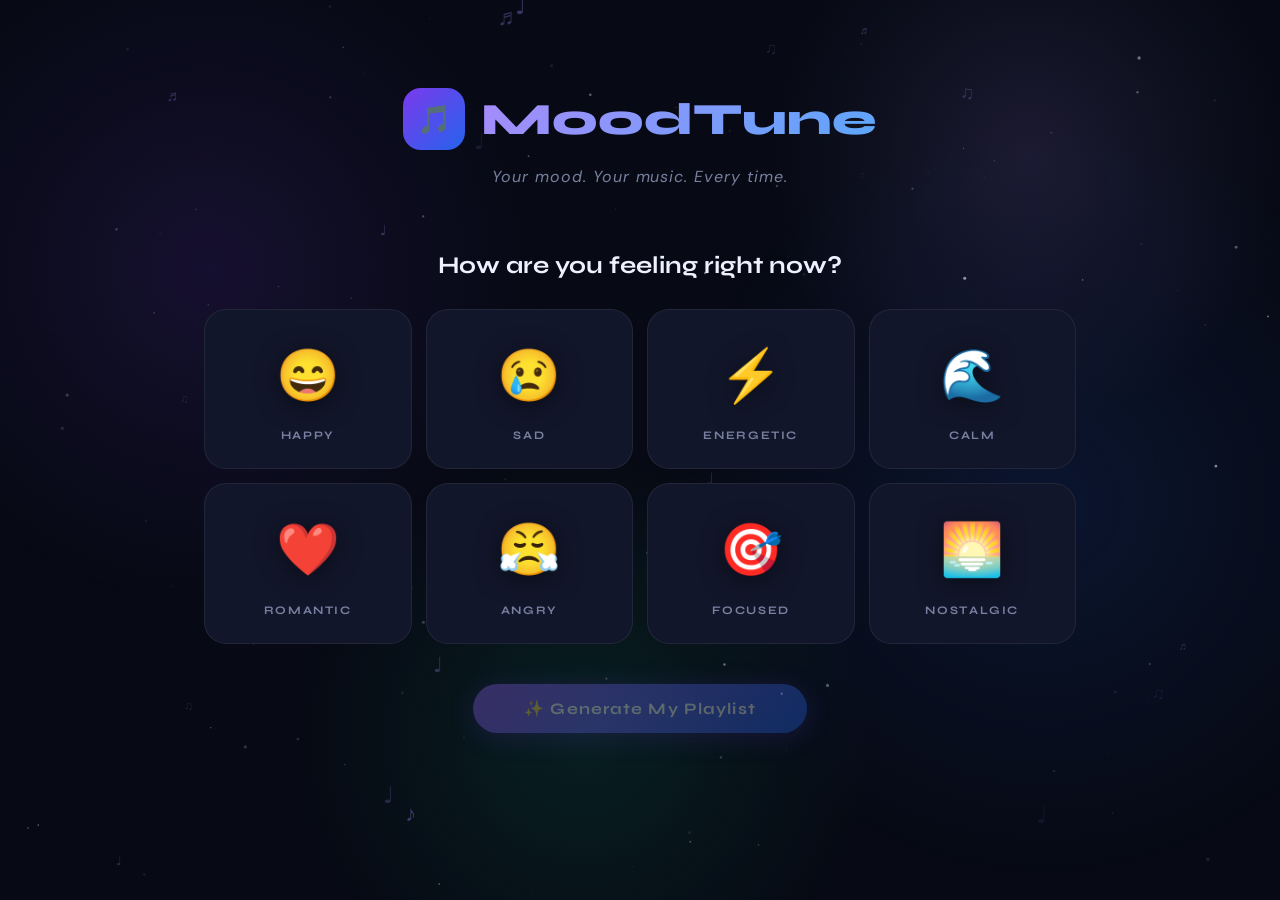
==== index.html @ ab291471 "MoodTune project first commit" ====
<!DOCTYPE html>
<html lang="en">
<head>
  <meta charset="UTF-8" />
  <meta name="viewport" content="width=device-width, initial-scale=1.0" />
  <title>MoodTune – Your mood. Your music.</title>
  <link href="https://fonts.googleapis.com/css2?family=Syne:wght@400;700;800&family=DM+Sans:ital,wght@0,300;0,400;0,500;1,300&display=swap" rel="stylesheet"/>
  <link rel="stylesheet" href="style.css" />
</head>
<body>

  <canvas id="bgCanvas"></canvas>
  <canvas id="noteCanvas"></canvas>

  <div class="wrap">

    <header>
      <div class="logo">
        <div class="logo-orb">🎵</div>
        <span class="logo-text">MoodTune</span>
      </div>
      <p class="tagline">Your mood. Your music. Every time.</p>
    </header>

    <p class="q">How are you feeling right now?</p>

    <div class="grid">
      <div class="card m-happy"     onclick="pick(this,'happy')">    <span class="emoji">😄</span><span class="label">Happy</span></div>
      <div class="card m-sad"       onclick="pick(this,'sad')">      <span class="emoji">😢</span><span class="label">Sad</span></div>
      <div class="card m-energetic" onclick="pick(this,'energetic')"><span class="emoji">⚡</span><span class="label">Energetic</span></div>
      <div class="card m-calm"      onclick="pick(this,'calm')">     <span class="emoji">🌊</span><span class="label">Calm</span></div>
      <div class="card m-romantic"  onclick="pick(this,'romantic')"> <span class="emoji">❤️</span><span class="label">Romantic</span></div>
      <div class="card m-angry"     onclick="pick(this,'angry')">    <span class="emoji">😤</span><span class="label">Angry</span></div>
      <div class="card m-focused"   onclick="pick(this,'focused')">  <span class="emoji">🎯</span><span class="label">Focused</span></div>
      <div class="card m-nostalgic" onclick="pick(this,'nostalgic')"><span class="emoji">🌅</span><span class="label">Nostalgic</span></div>
    </div>

    <div class="btn-wrap">
      <button class="btn" id="btn" onclick="go()" disabled>
        <span id="bl">✨ Generate My Playlist</span>
        <div class="spin" id="sp"></div>
      </button>
    </div>

    <div id="results"></div>

  </div>

  <script src="script.js"></script>
</body>
</html>
---- style.css ----
/* ============================================================
   style.css  —  MoodTune (No API version)
   ============================================================ */

*, *::before, *::after { box-sizing: border-box; margin: 0; padding: 0; }

:root {
  --bg:     #070a14;
  --card:   #12162a;
  --border: rgba(255, 255, 255, 0.07);
  --text:   #eef0ff;
  --muted:  #7880a0;
  --font-h: 'Syne', sans-serif;
  --font-b: 'DM Sans', sans-serif;
}

body {
  background:  var(--bg);
  color:       var(--text);
  font-family: var(--font-b);
  min-height:  100vh;
  overflow-x:  hidden;
}

#bgCanvas, #noteCanvas {
  position: fixed; inset: 0; pointer-events: none;
}
#bgCanvas   { z-index: 0; }
#noteCanvas { z-index: 1; }

.wrap {
  position: relative; z-index: 2;
  max-width: 920px; margin: 0 auto;
  padding: 2rem 1.5rem 5rem;
}

/* ── Header ── */
header { text-align: center; padding: 3.5rem 0 2rem; animation: fadeDown .9s cubic-bezier(.16,1,.3,1) both; }
@keyframes fadeDown { from{opacity:0;transform:translateY(-28px)} to{opacity:1;transform:none} }

.logo { display: inline-flex; align-items: center; gap: 16px; margin-bottom: 1rem; }

.logo-orb {
  width: 62px; height: 62px; border-radius: 18px;
  background: linear-gradient(135deg, #7c3aed, #2563eb);
  display: flex; align-items: center; justify-content: center; font-size: 28px;
  animation: orbPulse 4s ease-in-out infinite;
}
@keyframes orbPulse {
  0%,100% { box-shadow: 0 0 0 8px rgba(124,58,237,.08), 0 0 40px rgba(124,58,237,.4); }
  50%     { box-shadow: 0 0 0 16px rgba(124,58,237,.04), 0 0 70px rgba(124,58,237,.7), 0 0 100px rgba(37,99,235,.3); }
}

.logo-text {
  font-family: var(--font-h); font-size: 2.8rem; font-weight: 800;
  background: linear-gradient(135deg, #a78bfa, #60a5fa, #34d399);
  background-size: 200%;
  -webkit-background-clip: text; -webkit-text-fill-color: transparent;
  animation: shiftGrad 6s linear infinite;
}
@keyframes shiftGrad { 0%{background-position:0%} 100%{background-position:200%} }

.tagline { color: var(--muted); font-size: 1rem; letter-spacing: .06em; font-style: italic; }

/* ── Question ── */
.q {
  text-align: center; margin: 2rem 0 1.8rem;
  font-family: var(--font-h); font-size: 1.5rem; font-weight: 700;
  animation: fadeUp .8s .15s both;
}

/* ── Grid ── */
.grid { display: grid; grid-template-columns: repeat(4,1fr); gap: 14px; animation: fadeUp .8s .3s both; }
@media(max-width:580px){ .grid { grid-template-columns: repeat(2,1fr); } }

/* ── Card ── */
.card {
  background: var(--card); border: 1px solid var(--border); border-radius: 22px;
  padding: 2rem 1rem 1.5rem; text-align: center; cursor: pointer;
  position: relative; overflow: hidden;
  transition: transform .3s cubic-bezier(.34,1.56,.64,1), border-color .3s, box-shadow .3s;
}
.card::before {
  content:''; position:absolute; inset:0; border-radius:22px;
  background: linear-gradient(105deg,transparent 40%,rgba(255,255,255,.04) 50%,transparent 60%);
  transform: translateX(-100%); transition: transform .5s;
}
.card:hover::before { transform: translateX(100%); }
.card::after {
  content:''; position:absolute; inset:0; border-radius:22px;
  background: radial-gradient(ellipse at 50% -20%, var(--gc,rgba(167,139,250,.18)), transparent 65%);
  opacity:0; transition:opacity .35s; pointer-events:none;
}
.card:hover { transform: translateY(-8px) scale(1.04); }
.card:hover::after, .card.sel::after { opacity: 1; }
.card.sel {
  border-color: var(--gc2, #a78bfa);
  box-shadow: 0 0 0 1px var(--gc2,#a78bfa), 0 8px 32px color-mix(in srgb, var(--gc2,#a78bfa) 30%, transparent);
}

.m-happy     { --gc: rgba(250,204,21,.15);  --gc2: #facc15; }
.m-sad       { --gc: rgba(96,165,250,.15);  --gc2: #60a5fa; }
.m-energetic { --gc: rgba(249,115,22,.18);  --gc2: #f97316; }
.m-calm      { --gc: rgba(52,211,153,.15);  --gc2: #34d399; }
.m-romantic  { --gc: rgba(244,114,182,.18); --gc2: #f472b6; }
.m-angry     { --gc: rgba(239,68,68,.15);   --gc2: #ef4444; }
.m-focused   { --gc: rgba(129,140,248,.18); --gc2: #818cf8; }
.m-nostalgic { --gc: rgba(251,146,60,.16);  --gc2: #fb923c; }

.emoji {
  font-size: 3.2rem; display: block; margin-bottom: .9rem;
  transition: transform .35s cubic-bezier(.34,1.56,.64,1);
  filter: drop-shadow(0 4px 12px rgba(0,0,0,.5));
}
.card:hover .emoji, .card.sel .emoji { transform: scale(1.25) rotate(-8deg); }

.label {
  font-family: var(--font-h); font-size: .72rem; font-weight: 700;
  letter-spacing: .14em; color: var(--muted); text-transform: uppercase; transition: color .3s;
}
.card.sel .label { color: var(--gc2, #a78bfa); }

/* ── Button ── */
.btn-wrap { text-align: center; margin-top: 2.5rem; animation: fadeUp .8s .5s both; }
.btn {
  padding: .95rem 3.2rem; border: none; border-radius: 50px; cursor: pointer;
  background: linear-gradient(135deg, #7c3aed, #2563eb); color: #fff;
  font-family: var(--font-h); font-size: 1rem; font-weight: 700; letter-spacing: .07em;
  position: relative; overflow: hidden;
  box-shadow: 0 4px 28px rgba(124,58,237,.45);
  transition: transform .2s, box-shadow .2s;
}
.btn::before {
  content:''; position:absolute; inset:0;
  background: linear-gradient(135deg,rgba(255,255,255,.18),transparent); border-radius:50px;
}
.btn:not(:disabled):hover  { transform: translateY(-4px); box-shadow: 0 10px 40px rgba(124,58,237,.65); }
.btn:not(:disabled):active { transform: scale(.97); }
.btn:disabled { opacity: .35; cursor: not-allowed; }

.spin {
  display: none; width: 20px; height: 20px;
  border: 3px solid rgba(255,255,255,.2); border-top-color: #fff;
  border-radius: 50%; animation: spin .7s linear infinite; margin: 0 auto;
}
@keyframes spin { to { transform: rotate(360deg); } }

/* ── Results ── */
.res { animation: fadeUp .5s both; }

.sec-h {
  font-family: var(--font-h); font-size: 1.15rem; font-weight: 700;
  margin: 2.5rem 0 1.2rem; padding-left: .5rem;
  border-left: 3px solid #a78bfa; border-radius: 0;
  display: flex; align-items: center; gap: .5rem;
}

.songs { display: flex; flex-direction: column; gap: 11px; }

.song {
  background: var(--card); border: 1px solid var(--border); border-radius: 16px;
  padding: 1.1rem 1.4rem; display: flex; align-items: center; gap: 1.1rem;
  transition: transform .22s, border-color .22s, box-shadow .22s;
  animation: slideIn .4s both;
}
.song:hover { transform: translateX(8px); border-color: rgba(167,139,250,.28); box-shadow: 0 4px 24px rgba(167,139,250,.1); }
@keyframes slideIn { from{opacity:0;transform:translateX(-24px)} to{opacity:1;transform:none} }

.snum  { font-family: var(--font-h); font-weight: 800; font-size: 1.05rem; color: var(--muted); min-width: 30px; }
.sinfo { flex: 1; }
.stitle  { font-weight: 500; font-size: .95rem; margin-bottom: .2rem; }
.sartist { color: var(--muted); font-size: .82rem; }

.swhy {
  font-size: .7rem; padding: .25rem .75rem; border-radius: 20px;
  background: rgba(167,139,250,.12); color: #c4b5fd; font-weight: 500;
  white-space: nowrap; flex-shrink: 0;
}

.vibe {
  background: linear-gradient(135deg,rgba(167,139,250,.08),rgba(96,165,250,.08));
  border: 1px solid rgba(167,139,250,.18); border-radius: 16px;
  padding: 1.2rem 1.6rem; margin-top: 1.8rem;
  font-size: .9rem; line-height: 1.75; color: var(--muted);
}
.vibe strong { color: var(--text); }

/* ── Shared keyframe ── */
@keyframes fadeUp { from{opacity:0;transform:translateY(22px)} to{opacity:1;transform:none} }
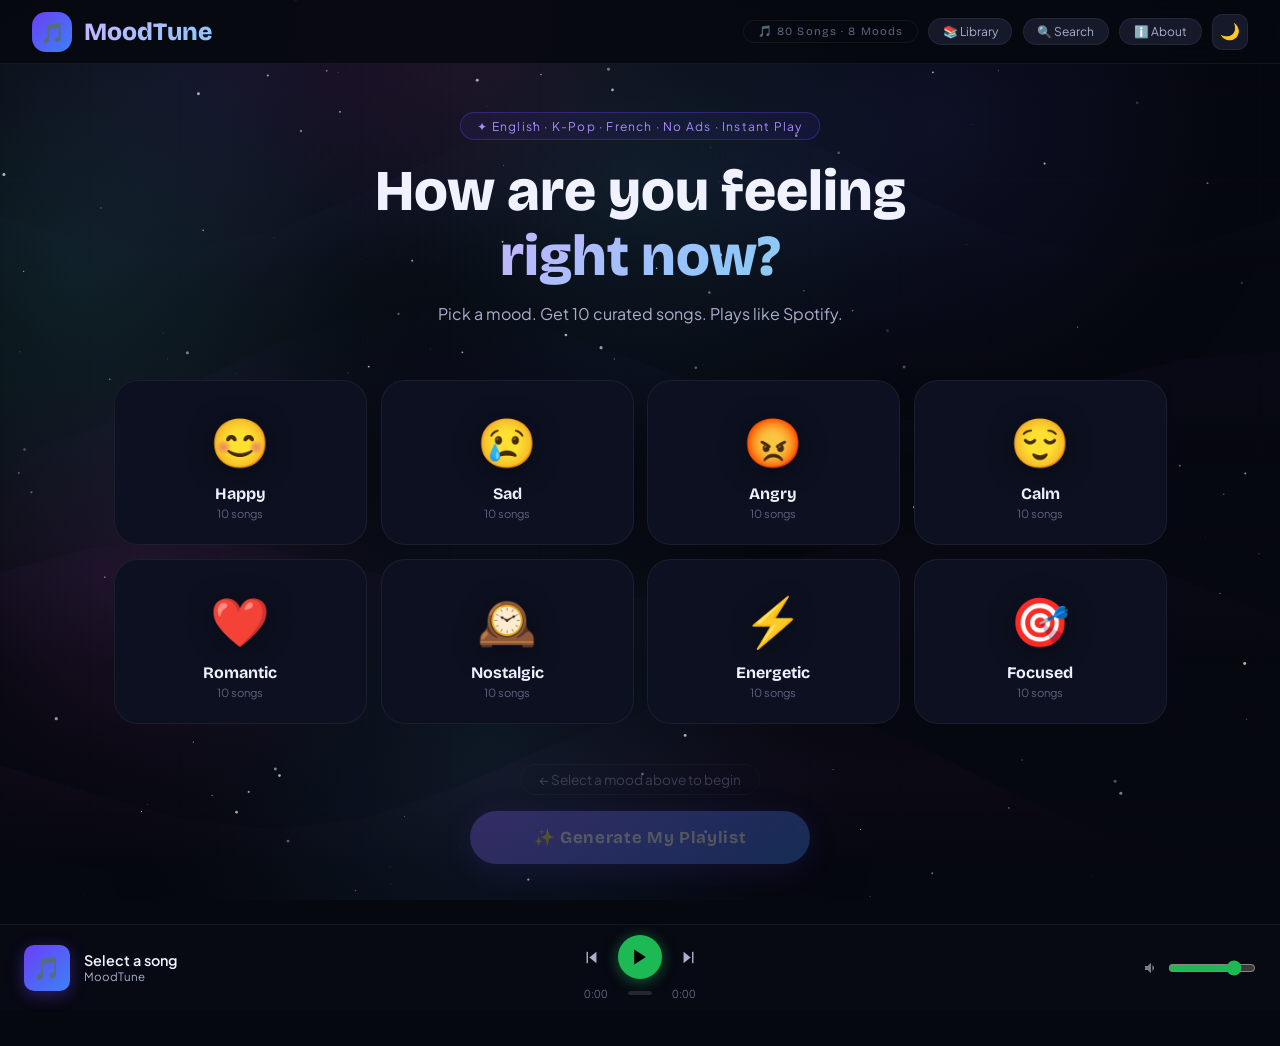
==== commit d376abb4: "Initial commit" ====
--- a/index.html
+++ b/index.html
@@ -1,51 +1,122 @@
 <!DOCTYPE html>
 <html lang="en">
 <head>
-  <meta charset="UTF-8" />
-  <meta name="viewport" content="width=device-width, initial-scale=1.0" />
-  <title>MoodTune – Your mood. Your music.</title>
-  <link href="https://fonts.googleapis.com/css2?family=Syne:wght@400;700;800&family=DM+Sans:ital,wght@0,300;0,400;0,500;1,300&display=swap" rel="stylesheet"/>
-  <link rel="stylesheet" href="style.css" />
+<meta charset="UTF-8"/>
+<meta name="viewport" content="width=device-width,initial-scale=1.0"/>
+<title>MoodTune – Feel the Music</title>
+<link rel="stylesheet" href="css/base.css"/>
+<link rel="stylesheet" href="css/home.css"/>
 </head>
 <body>
+<canvas id="bgCanvas"></canvas>
+<canvas id="noteCanvas"></canvas>
+<div id="toast"></div>
 
-  <canvas id="bgCanvas"></canvas>
-  <canvas id="noteCanvas"></canvas>
+<nav class="top-nav">
+  <div class="logo" onclick="window.location.href='index.html'">
+    <div class="logo-orb">🎵</div>
+    <span class="logo-name">MoodTune</span>
+  </div>
+  <div class="nav-right">
+    <span class="nav-pill">🎵 80 Songs · 8 Moods</span>
+    <a href="pages/library.html"  class="nav-link-btn">📚 Library</a>
+    <a href="pages/search.html"   class="nav-link-btn">🔍 Search</a>
+    <a href="pages/about.html"    class="nav-link-btn">ℹ️ About</a>
+    <button class="icon-btn" id="themeBtn" onclick="toggleTheme()">🌙</button>
+  </div>
+</nav>
 
-  <div class="wrap">
+<div class="main">
+  <div class="hero">
+    <div class="hero-eyebrow">✦ English · K-Pop · French · No Ads · Instant Play</div>
+    <h1 class="hero-title">How are you feeling<br/><span class="hero-grad">right now?</span></h1>
+    <p class="hero-sub">Pick a mood. Get 10 curated songs. Plays like Spotify.</p>
+  </div>
 
-    <header>
-      <div class="logo">
-        <div class="logo-orb">🎵</div>
-        <span class="logo-text">MoodTune</span>
-      </div>
-      <p class="tagline">Your mood. Your music. Every time.</p>
-    </header>
+  <div class="mood-grid">
+    <div class="mood-card m-happy"     onclick="selectMood(this,'happy')">
+      <div class="card-glow"></div><span class="card-emoji">😊</span>
+      <div class="card-name">Happy</div><div class="card-count">10 songs</div>
+    </div>
+    <div class="mood-card m-sad"       onclick="selectMood(this,'sad')">
+      <div class="card-glow"></div><span class="card-emoji">😢</span>
+      <div class="card-name">Sad</div><div class="card-count">10 songs</div>
+    </div>
+    <div class="mood-card m-angry"     onclick="selectMood(this,'angry')">
+      <div class="card-glow"></div><span class="card-emoji">😡</span>
+      <div class="card-name">Angry</div><div class="card-count">10 songs</div>
+    </div>
+    <div class="mood-card m-calm"      onclick="selectMood(this,'calm')">
+      <div class="card-glow"></div><span class="card-emoji">😌</span>
+      <div class="card-name">Calm</div><div class="card-count">10 songs</div>
+    </div>
+    <div class="mood-card m-romantic"  onclick="selectMood(this,'romantic')">
+      <div class="card-glow"></div><span class="card-emoji">❤️</span>
+      <div class="card-name">Romantic</div><div class="card-count">10 songs</div>
+    </div>
+    <div class="mood-card m-nostalgic" onclick="selectMood(this,'nostalgic')">
+      <div class="card-glow"></div><span class="card-emoji">🕰️</span>
+      <div class="card-name">Nostalgic</div><div class="card-count">10 songs</div>
+    </div>
+    <div class="mood-card m-energetic" onclick="selectMood(this,'energetic')">
+      <div class="card-glow"></div><span class="card-emoji">⚡</span>
+      <div class="card-name">Energetic</div><div class="card-count">10 songs</div>
+    </div>
+    <div class="mood-card m-focused"   onclick="selectMood(this,'focused')">
+      <div class="card-glow"></div><span class="card-emoji">🎯</span>
+      <div class="card-name">Focused</div><div class="card-count">10 songs</div>
+    </div>
+  </div>
 
-    <p class="q">How are you feeling right now?</p>
+  <div class="gen-wrap">
+    <div class="mood-display" id="moodDisplay">← Select a mood above to begin</div><br/>
+    <button class="gen-btn" id="genBtn" disabled onclick="goToPlaylist()">
+      <span id="genLabel">✨ Generate My Playlist</span>
+      <div class="spin" id="genSpin"></div>
+    </button>
+  </div>
+</div>
 
-    <div class="grid">
-      <div class="card m-happy"     onclick="pick(this,'happy')">    <span class="emoji">😄</span><span class="label">Happy</span></div>
-      <div class="card m-sad"       onclick="pick(this,'sad')">      <span class="emoji">😢</span><span class="label">Sad</span></div>
-      <div class="card m-energetic" onclick="pick(this,'energetic')"><span class="emoji">⚡</span><span class="label">Energetic</span></div>
-      <div class="card m-calm"      onclick="pick(this,'calm')">     <span class="emoji">🌊</span><span class="label">Calm</span></div>
-      <div class="card m-romantic"  onclick="pick(this,'romantic')"> <span class="emoji">❤️</span><span class="label">Romantic</span></div>
-      <div class="card m-angry"     onclick="pick(this,'angry')">    <span class="emoji">😤</span><span class="label">Angry</span></div>
-      <div class="card m-focused"   onclick="pick(this,'focused')">  <span class="emoji">🎯</span><span class="label">Focused</span></div>
-      <div class="card m-nostalgic" onclick="pick(this,'nostalgic')"><span class="emoji">🌅</span><span class="label">Nostalgic</span></div>
+<!-- PLAYER BAR -->
+<div class="player-bar" id="playerBar">
+  <div class="pb-left">
+    <div class="pb-cover" id="pbCover">🎵</div>
+    <div class="pb-meta">
+      <div class="pb-title"  id="pbTitle">Select a song</div>
+      <div class="pb-artist" id="pbArtist">MoodTune</div>
     </div>
-
-    <div class="btn-wrap">
-      <button class="btn" id="btn" onclick="go()" disabled>
-        <span id="bl">✨ Generate My Playlist</span>
-        <div class="spin" id="sp"></div>
+  </div>
+  <div class="pb-centre">
+    <div class="pb-controls">
+      <button class="ctrl" onclick="playPrev()" title="Previous">
+        <svg viewBox="0 0 24 24" fill="currentColor" width="17" height="17"><polygon points="19,20 9,12 19,4"/><rect x="5" y="4" width="2" height="16"/></svg>
+      </button>
+      <button class="ctrl ctrl-play" id="ctrlPlay" onclick="togglePlay()">
+        <svg viewBox="0 0 24 24" fill="currentColor" width="20" height="20"><polygon points="5,3 19,12 5,21"/></svg>
+      </button>
+      <button class="ctrl" onclick="playNext()" title="Next">
+        <svg viewBox="0 0 24 24" fill="currentColor" width="17" height="17"><polygon points="5,4 15,12 5,20"/><rect x="17" y="4" width="2" height="16"/></svg>
       </button>
     </div>
+    <div class="pb-progress">
+      <span class="pb-time" id="timeCur">0:00</span>
+      <div class="progress-track" id="progressTrack" onclick="onSeek(event)">
+        <div class="progress-fill" id="progressFill"></div>
+        <div class="progress-knob" id="progressKnob"></div>
+      </div>
+      <span class="pb-time" id="timeDur">0:00</span>
+    </div>
+  </div>
+  <div class="pb-right">
+    <svg viewBox="0 0 24 24" fill="currentColor" width="16" height="16" style="opacity:.5"><path d="M3 9v6h4l5 5V4L7 9H3zm13.5 3c0-1.77-1.02-3.29-2.5-4.03v8.05c1.48-.73 2.5-2.25 2.5-4.02z"/></svg>
+    <input type="range" min="0" max="100" value="80" class="vol-range" oninput="setVol(this.value)"/>
+  </div>
+</div>
 
-    <div id="results"></div>
-
-  </div>
-
-  <script src="script.js"></script>
+<script src="js/db.js"></script>
+<script src="js/player.js"></script>
+<script src="js/theme.js"></script>
+<script src="js/bg.js"></script>
+<script src="js/home.js"></script>
 </body>
 </html>
--- a/css/base.css
+++ b/css/base.css
@@ -0,0 +1,245 @@
+/* ═══════════════════════════════════════════════════
+   BASE.CSS — Shared across all pages
+═══════════════════════════════════════════════════ */
+@import url('https://fonts.googleapis.com/css2?family=Bricolage+Grotesque:opsz,wght@12..96,300;12..96,500;12..96,700;12..96,800&family=Plus+Jakarta+Sans:ital,wght@0,300;0,400;0,500;1,300&display=swap');
+
+*,*::before,*::after{box-sizing:border-box;margin:0;padding:0}
+:root{
+  --bg:#06080f;
+  --surface:#0d1020;
+  --surface2:#151929;
+  --surface3:#1c2235;
+  --border:rgba(255,255,255,0.06);
+  --border2:rgba(255,255,255,0.12);
+  --text:#f0f2ff;
+  --text2:#a8b0cc;
+  --text3:#5c6480;
+  --accent:#6c3ff5;
+  --accent2:#3b82f6;
+  --green:#1db954;
+  --fh:'Bricolage Grotesque',sans-serif;
+  --fb:'Plus Jakarta Sans',sans-serif;
+  --nav:64px;
+  --bar:86px;
+}
+body.light{
+  --bg:#f4f6ff;
+  --surface:#fff;
+  --surface2:#eef0ff;
+  --surface3:#e4e8ff;
+  --border:rgba(0,0,0,0.07);
+  --border2:rgba(0,0,0,0.14);
+  --text:#0a0c1a;
+  --text2:#3a4060;
+  --text3:#8890b0;
+}
+html{scroll-behavior:smooth}
+body{background:var(--bg);color:var(--text);font-family:var(--fb);min-height:100vh;overflow-x:hidden;transition:background .3s,color .3s}
+
+/* ── CANVAS ── */
+#bgCanvas,#noteCanvas{position:fixed;inset:0;pointer-events:none;z-index:0}
+#bgCanvas{z-index:0}
+#noteCanvas{z-index:1}
+
+/* ── TOP NAV ── */
+.top-nav{
+  position:fixed;top:0;left:0;right:0;z-index:500;
+  height:var(--nav);
+  display:flex;align-items:center;justify-content:space-between;
+  padding:0 2rem;
+  background:rgba(6,8,15,.88);
+  backdrop-filter:blur(20px);
+  border-bottom:1px solid var(--border);
+}
+body.light .top-nav{background:rgba(244,246,255,.92)}
+
+.logo{display:flex;align-items:center;gap:12px;cursor:pointer;text-decoration:none}
+.logo-orb{
+  width:40px;height:40px;border-radius:14px;
+  background:linear-gradient(135deg,var(--accent),var(--accent2));
+  display:flex;align-items:center;justify-content:center;font-size:20px;
+  animation:orbGlow 3.5s ease-in-out infinite;
+}
+@keyframes orbGlow{
+  0%,100%{box-shadow:0 0 0 4px rgba(108,63,245,.12),0 0 24px rgba(108,63,245,.35)}
+  50%{box-shadow:0 0 0 10px rgba(108,63,245,.06),0 0 50px rgba(108,63,245,.6)}
+}
+.logo-name{
+  font-family:var(--fh);font-size:1.55rem;font-weight:800;
+  background:linear-gradient(135deg,#c4b5fd,#93c5fd,#6ee7b7);
+  background-size:200%;
+  -webkit-background-clip:text;-webkit-text-fill-color:transparent;
+  animation:gradShift 5s linear infinite;
+}
+@keyframes gradShift{0%{background-position:0%}100%{background-position:200%}}
+
+.nav-right{display:flex;align-items:center;gap:.65rem}
+.nav-pill{font-size:.7rem;letter-spacing:.1em;color:var(--text3);padding:.28rem .85rem;border:1px solid var(--border);border-radius:30px;font-family:var(--fh)}
+.nav-link-btn{
+  font-size:.75rem;color:var(--text2);padding:.32rem .85rem;
+  border:1px solid var(--border);border-radius:30px;
+  background:var(--surface2);cursor:pointer;text-decoration:none;
+  transition:background .2s,border-color .2s,color .2s;font-family:var(--fb);
+}
+.nav-link-btn:hover{background:rgba(108,63,245,.18);border-color:var(--accent);color:var(--text)}
+.icon-btn{
+  background:var(--surface2);border:1px solid var(--border);color:var(--text);
+  border-radius:10px;width:36px;height:36px;display:flex;align-items:center;justify-content:center;
+  cursor:pointer;font-size:1rem;transition:background .2s,transform .15s;
+}
+.icon-btn:hover{background:var(--surface3);transform:scale(1.08)}
+
+/* ── MAIN WRAPPER ── */
+.main{
+  position:relative;z-index:10;
+  max-width:1100px;margin:0 auto;
+  padding:calc(var(--nav) + 3rem) 1.5rem calc(var(--bar) + 3rem);
+}
+
+/* ── PLAYER BAR ── */
+.player-bar{
+  position:fixed;bottom:-110px;left:0;right:0;z-index:400;
+  height:var(--bar);
+  background:rgba(8,10,20,.97);
+  backdrop-filter:blur(28px);
+  border-top:1px solid var(--border);
+  display:grid;grid-template-columns:1fr auto 1fr;
+  align-items:center;padding:0 1.5rem;gap:1rem;
+  transition:bottom .42s cubic-bezier(.34,1.2,.64,1);
+}
+body.light .player-bar{background:rgba(228,232,255,.97)}
+.player-bar.up{bottom:0}
+
+.pb-left{display:flex;align-items:center;gap:.85rem;min-width:0}
+.pb-cover{
+  width:46px;height:46px;border-radius:10px;flex-shrink:0;
+  background:linear-gradient(135deg,var(--accent),var(--accent2));
+  display:flex;align-items:center;justify-content:center;font-size:1.5rem;
+  box-shadow:0 4px 16px rgba(108,63,245,.4);
+}
+.pb-meta{min-width:0}
+.pb-title{font-weight:600;font-size:.9rem;white-space:nowrap;overflow:hidden;text-overflow:ellipsis}
+.pb-artist{color:var(--text2);font-size:.72rem;white-space:nowrap;overflow:hidden;text-overflow:ellipsis}
+
+.pb-centre{display:flex;flex-direction:column;align-items:center;gap:.45rem}
+.pb-controls{display:flex;align-items:center;gap:.55rem}
+.ctrl{
+  background:none;border:none;color:var(--text2);cursor:pointer;
+  width:36px;height:36px;border-radius:50%;font-size:1rem;
+  display:flex;align-items:center;justify-content:center;
+  transition:color .18s,transform .18s,background .18s;
+}
+.ctrl:hover{color:var(--text);transform:scale(1.12);background:var(--surface2)}
+.ctrl-play{
+  background:var(--green)!important;color:#000!important;
+  width:44px;height:44px;border-radius:50%;font-size:1.1rem;
+  box-shadow:0 2px 14px rgba(29,185,84,.5);
+}
+.ctrl-play:hover{transform:scale(1.12)!important;box-shadow:0 4px 22px rgba(29,185,84,.7)!important}
+
+.pb-progress{display:flex;align-items:center;gap:.6rem;width:100%;max-width:460px}
+.pb-time{font-size:.68rem;color:var(--text3);min-width:2.8rem;text-align:center;font-variant-numeric:tabular-nums}
+.progress-track{
+  flex:1;height:4px;background:rgba(255,255,255,.12);border-radius:2px;
+  position:relative;cursor:pointer;transition:height .15s;
+}
+.progress-track:hover{height:6px}
+.progress-fill{height:100%;background:var(--green);border-radius:2px;width:0%;transition:width .1s linear}
+.progress-knob{
+  position:absolute;top:50%;left:0%;transform:translate(-50%,-50%);
+  width:13px;height:13px;background:#fff;border-radius:50%;
+  opacity:0;pointer-events:none;transition:opacity .15s,left .1s linear;
+}
+.progress-track:hover .progress-knob{opacity:1}
+
+.pb-right{display:flex;align-items:center;gap:.55rem;justify-content:flex-end}
+.vol-range{width:88px;accent-color:var(--green);cursor:pointer}
+
+/* ── TOAST ── */
+#toast{
+  position:fixed;bottom:calc(var(--bar) + 14px);left:50%;
+  transform:translateX(-50%) translateY(8px);
+  background:var(--surface3);color:var(--text);border:1px solid var(--border2);
+  border-radius:30px;padding:.52rem 1.3rem;font-size:.82rem;
+  opacity:0;pointer-events:none;z-index:999;
+  transition:opacity .28s,transform .28s;white-space:nowrap;
+}
+#toast.show{opacity:1;transform:translateX(-50%) translateY(0)}
+
+/* ── SCROLLBAR ── */
+::-webkit-scrollbar{width:6px}
+::-webkit-scrollbar-track{background:var(--bg)}
+::-webkit-scrollbar-thumb{background:var(--surface3);border-radius:3px}
+
+/* ── ANIMATIONS ── */
+@keyframes fadeUp{from{opacity:0;transform:translateY(22px)}to{opacity:1;transform:none}}
+@keyframes spin{to{transform:rotate(360deg)}}
+@keyframes heroIn{from{opacity:0;transform:translateY(-30px)}to{opacity:1;transform:none}}
+
+/* ── SONG ROW (shared) ── */
+.song-row{
+  background:var(--surface);border:1px solid var(--border);border-radius:14px;
+  padding:.85rem 1rem;display:flex;align-items:center;gap:.9rem;
+  cursor:pointer;position:relative;overflow:hidden;
+  transition:background .18s,border-color .18s,transform .18s;
+  animation:rowIn .4s both;
+}
+@keyframes rowIn{from{opacity:0;transform:translateX(-16px)}to{opacity:1;transform:none}}
+.song-row:hover{background:var(--surface2);transform:translateX(5px);border-color:rgba(108,63,245,.25)}
+.song-row.playing{background:rgba(108,63,245,.12);border-color:var(--accent);box-shadow:0 0 0 1px var(--accent)}
+.song-row.playing .song-num{display:none}
+.eq-bars{display:none;align-items:flex-end;gap:2px;height:16px;width:22px}
+.song-row.playing .eq-bars{display:flex}
+.eq-bar{width:3px;background:var(--accent);border-radius:2px;animation:eqBounce .8s ease-in-out infinite alternate}
+.eq-bar:nth-child(1){height:6px;animation-delay:0s}
+.eq-bar:nth-child(2){height:14px;animation-delay:.15s}
+.eq-bar:nth-child(3){height:10px;animation-delay:.3s}
+.eq-bar:nth-child(4){height:16px;animation-delay:.1s}
+@keyframes eqBounce{from{transform:scaleY(.3)}to{transform:scaleY(1)}}
+
+.song-num{font-family:var(--fh);font-weight:700;color:var(--text3);min-width:22px;text-align:right;font-size:.82rem}
+.song-emoji{font-size:1.85rem;flex-shrink:0;line-height:1}
+.song-info{flex:1;min-width:0}
+.song-title{font-weight:500;font-size:.9rem;white-space:nowrap;overflow:hidden;text-overflow:ellipsis;margin-bottom:.15rem}
+.song-artist{color:var(--text3);font-size:.75rem;white-space:nowrap;overflow:hidden;text-overflow:ellipsis}
+.song-lang{font-size:.62rem;padding:.18rem .55rem;border-radius:20px;font-weight:600;flex-shrink:0}
+.lang-tm{background:rgba(250,204,21,.12);color:#facc15}
+.lang-en{background:rgba(96,165,250,.12);color:#60a5fa}
+.lang-kp{background:rgba(244,114,182,.12);color:#f472b6}
+.song-why{font-size:.65rem;padding:.18rem .6rem;border-radius:20px;background:rgba(108,63,245,.1);color:#a78bfa;white-space:nowrap;flex-shrink:0}
+.row-play-btn{
+  background:rgba(255,255,255,.07);border:1px solid var(--border);color:var(--text);
+  border-radius:50%;width:34px;height:34px;flex-shrink:0;
+  display:flex;align-items:center;justify-content:center;cursor:pointer;font-size:.8rem;
+  transition:background .18s,transform .18s;
+}
+.row-play-btn:hover{background:var(--accent);transform:scale(1.12)}
+.song-row.playing .row-play-btn{background:var(--accent)}
+
+/* ── TOOLBAR (shared) ── */
+.pl-toolbar{display:flex;gap:.75rem;align-items:center;flex-wrap:wrap;margin-bottom:1.4rem}
+.search-wrap{flex:1;min-width:200px;position:relative}
+.search-input{
+  width:100%;background:var(--surface2);border:1px solid var(--border);
+  color:var(--text);border-radius:30px;padding:.6rem 1rem .6rem 1rem;
+  font-size:.88rem;font-family:var(--fb);outline:none;transition:border-color .2s;
+}
+.search-input:focus{border-color:var(--accent)}
+.tool-btn{
+  background:var(--surface2);border:1px solid var(--border);color:var(--text);
+  border-radius:30px;padding:.58rem 1.15rem;font-size:.83rem;cursor:pointer;
+  font-family:var(--fb);transition:background .2s,border-color .2s;display:flex;align-items:center;gap:.4rem;
+}
+.tool-btn:hover{background:rgba(108,63,245,.18);border-color:var(--accent)}
+.tool-btn.active-filter{background:var(--accent);color:#fff;border-color:var(--accent)}
+.songs-list{display:flex;flex-direction:column;gap:6px}
+.empty-msg{text-align:center;color:var(--text3);padding:3rem 1rem;font-size:.92rem}
+
+@media(max-width:580px){
+  .player-bar{grid-template-columns:1fr auto;--bar:108px}
+  .pb-right{display:none}
+  .pb-progress{max-width:260px}
+  .top-nav .nav-pill{display:none}
+}
+
+.lang-fr{background:rgba(167,139,250,.12);color:#a78bfa}
--- a/css/home.css
+++ b/css/home.css
@@ -0,0 +1,98 @@
+/* ═══════════════════════════════════════════════════
+   HOME.CSS — Mood grid & hero styles
+═══════════════════════════════════════════════════ */
+
+/* ── HERO ── */
+.hero{text-align:center;margin-bottom:3.5rem;animation:heroIn .9s cubic-bezier(.16,1,.3,1) both}
+.hero-eyebrow{
+  display:inline-flex;align-items:center;gap:.5rem;
+  margin-bottom:1.2rem;padding:.35rem 1rem;
+  border:1px solid rgba(108,63,245,.35);border-radius:30px;
+  font-size:.75rem;letter-spacing:.1em;color:#a78bfa;
+  background:rgba(108,63,245,.08);
+}
+.hero-title{
+  font-family:var(--fh);font-weight:800;
+  font-size:clamp(2.2rem,5vw,3.6rem);line-height:1.12;
+  margin-bottom:.9rem;
+}
+.hero-grad{
+  background:linear-gradient(135deg,#c4b5fd 0%,#93c5fd 40%,#6ee7b7 100%);
+  background-size:200%;
+  -webkit-background-clip:text;-webkit-text-fill-color:transparent;
+  animation:gradShift 5s linear infinite;
+}
+.hero-sub{color:var(--text2);font-size:1rem;max-width:480px;margin:0 auto}
+
+/* ── MOOD GRID ── */
+.mood-grid{
+  display:grid;grid-template-columns:repeat(4,1fr);gap:14px;
+  margin-bottom:2.5rem;animation:fadeUp .7s .2s both;
+}
+@media(max-width:680px){.mood-grid{grid-template-columns:repeat(2,1fr)}}
+
+.mood-card{
+  background:var(--surface);border:1.5px solid var(--border);border-radius:24px;
+  padding:1.8rem 1rem 1.5rem;text-align:center;cursor:pointer;
+  position:relative;overflow:hidden;
+  transition:transform .32s cubic-bezier(.34,1.56,.64,1),border-color .25s,box-shadow .25s;
+  animation:cardPop .5s both;
+}
+.mood-card:nth-child(1){animation-delay:.05s}.mood-card:nth-child(2){animation-delay:.1s}
+.mood-card:nth-child(3){animation-delay:.15s}.mood-card:nth-child(4){animation-delay:.2s}
+.mood-card:nth-child(5){animation-delay:.25s}.mood-card:nth-child(6){animation-delay:.3s}
+.mood-card:nth-child(7){animation-delay:.35s}.mood-card:nth-child(8){animation-delay:.4s}
+@keyframes cardPop{from{opacity:0;transform:scale(.85) translateY(18px)}to{opacity:1;transform:none}}
+
+.mood-card::before{
+  content:'';position:absolute;inset:0;
+  background:linear-gradient(105deg,transparent 38%,rgba(255,255,255,.045) 50%,transparent 62%);
+  transform:translateX(-100%);transition:transform .55s;
+}
+.mood-card:hover::before{transform:translateX(100%)}
+.card-glow{
+  position:absolute;inset:0;border-radius:24px;
+  background:radial-gradient(ellipse at 50% -5%,var(--gc,rgba(108,63,245,.2)),transparent 68%);
+  opacity:0;transition:opacity .3s;pointer-events:none;
+}
+.mood-card:hover{transform:translateY(-9px) scale(1.04)}
+.mood-card:hover .card-glow,.mood-card.sel .card-glow{opacity:1}
+.mood-card.sel{border-color:var(--gc2,#a78bfa);box-shadow:0 0 0 1.5px var(--gc2,#a78bfa),0 12px 36px rgba(108,63,245,.22)}
+
+.m-happy    {--gc:rgba(250,204,21,.2);  --gc2:#facc15}
+.m-sad      {--gc:rgba(96,165,250,.18); --gc2:#60a5fa}
+.m-energetic{--gc:rgba(249,115,22,.2);  --gc2:#f97316}
+.m-calm     {--gc:rgba(52,211,153,.18); --gc2:#34d399}
+.m-romantic {--gc:rgba(244,114,182,.2); --gc2:#f472b6}
+.m-angry    {--gc:rgba(239,68,68,.18);  --gc2:#ef4444}
+.m-focused  {--gc:rgba(129,140,248,.2); --gc2:#818cf8}
+.m-nostalgic{--gc:rgba(251,146,60,.18); --gc2:#fb923c}
+
+.card-emoji{font-size:3rem;display:block;margin-bottom:.75rem;transition:transform .35s cubic-bezier(.34,1.56,.64,1);filter:drop-shadow(0 4px 14px rgba(0,0,0,.45))}
+.mood-card:hover .card-emoji,.mood-card.sel .card-emoji{transform:scale(1.3) rotate(-10deg)}
+.card-name{font-family:var(--fh);font-size:1rem;font-weight:700;margin-bottom:.2rem;transition:color .25s}
+.mood-card.sel .card-name{color:var(--gc2,#a78bfa)}
+.card-count{font-size:.7rem;color:var(--text3)}
+
+/* ── GENERATE BUTTON ── */
+.gen-wrap{text-align:center;margin-bottom:3rem;animation:fadeUp .7s .4s both}
+.mood-display{
+  display:inline-block;margin-bottom:1rem;padding:.38rem 1.1rem;
+  border-radius:30px;border:1px solid var(--border);
+  font-size:.85rem;color:var(--text3);opacity:.55;
+  transition:opacity .3s,border-color .3s,color .3s;
+}
+.mood-display.active{opacity:1;color:var(--text2)}
+.gen-btn{
+  padding:1rem 4rem;border:none;border-radius:50px;cursor:pointer;
+  background:linear-gradient(135deg,var(--accent),var(--accent2));color:#fff;
+  font-family:var(--fh);font-size:1.05rem;font-weight:700;letter-spacing:.04em;
+  position:relative;overflow:hidden;
+  box-shadow:0 6px 32px rgba(108,63,245,.42);
+  transition:transform .22s,box-shadow .22s,opacity .22s;
+}
+.gen-btn::before{content:'';position:absolute;inset:0;background:linear-gradient(135deg,rgba(255,255,255,.18),transparent)}
+.gen-btn:not(:disabled):hover{transform:translateY(-4px);box-shadow:0 12px 44px rgba(108,63,245,.6)}
+.gen-btn:not(:disabled):active{transform:scale(.97)}
+.gen-btn:disabled{opacity:.3;cursor:not-allowed}
+.gen-btn .spin{display:none;width:20px;height:20px;border:3px solid rgba(255,255,255,.25);border-top-color:#fff;border-radius:50%;animation:spin .7s linear infinite;margin:0 auto}
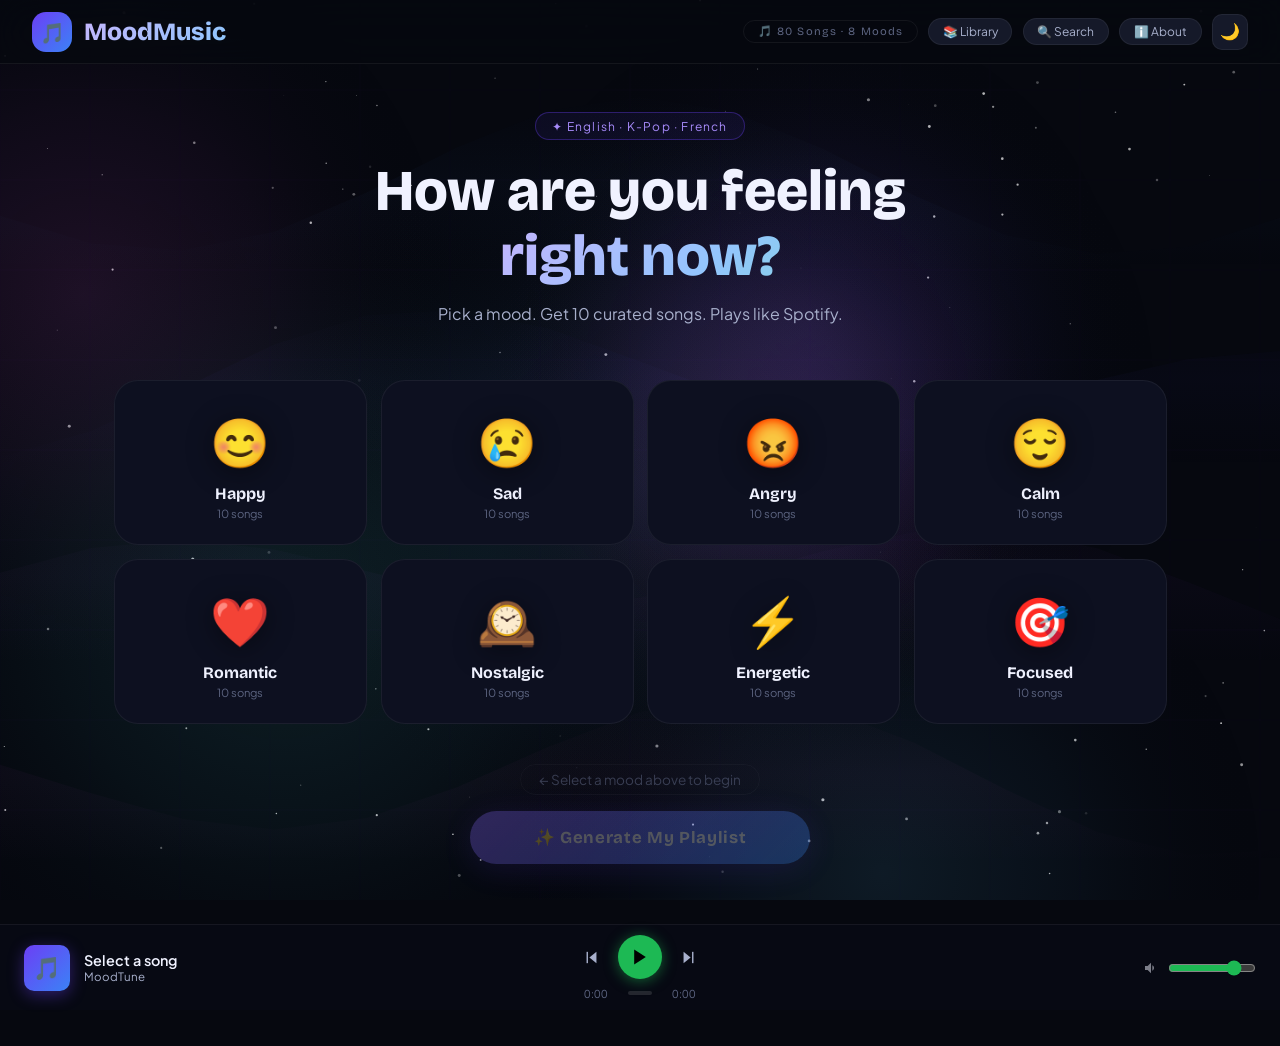
==== commit d8d365eb: "Updated index.html UI" ====
--- a/index.html
+++ b/index.html
@@ -15,7 +15,7 @@
 <nav class="top-nav">
   <div class="logo" onclick="window.location.href='index.html'">
     <div class="logo-orb">🎵</div>
-    <span class="logo-name">MoodTune</span>
+    <span class="logo-name">MoodMusic</span>
   </div>
   <div class="nav-right">
     <span class="nav-pill">🎵 80 Songs · 8 Moods</span>
@@ -28,7 +28,7 @@
 
 <div class="main">
   <div class="hero">
-    <div class="hero-eyebrow">✦ English · K-Pop · French · No Ads · Instant Play</div>
+    <div class="hero-eyebrow">✦ English · K-Pop · French </div>
     <h1 class="hero-title">How are you feeling<br/><span class="hero-grad">right now?</span></h1>
     <p class="hero-sub">Pick a mood. Get 10 curated songs. Plays like Spotify.</p>
   </div>
